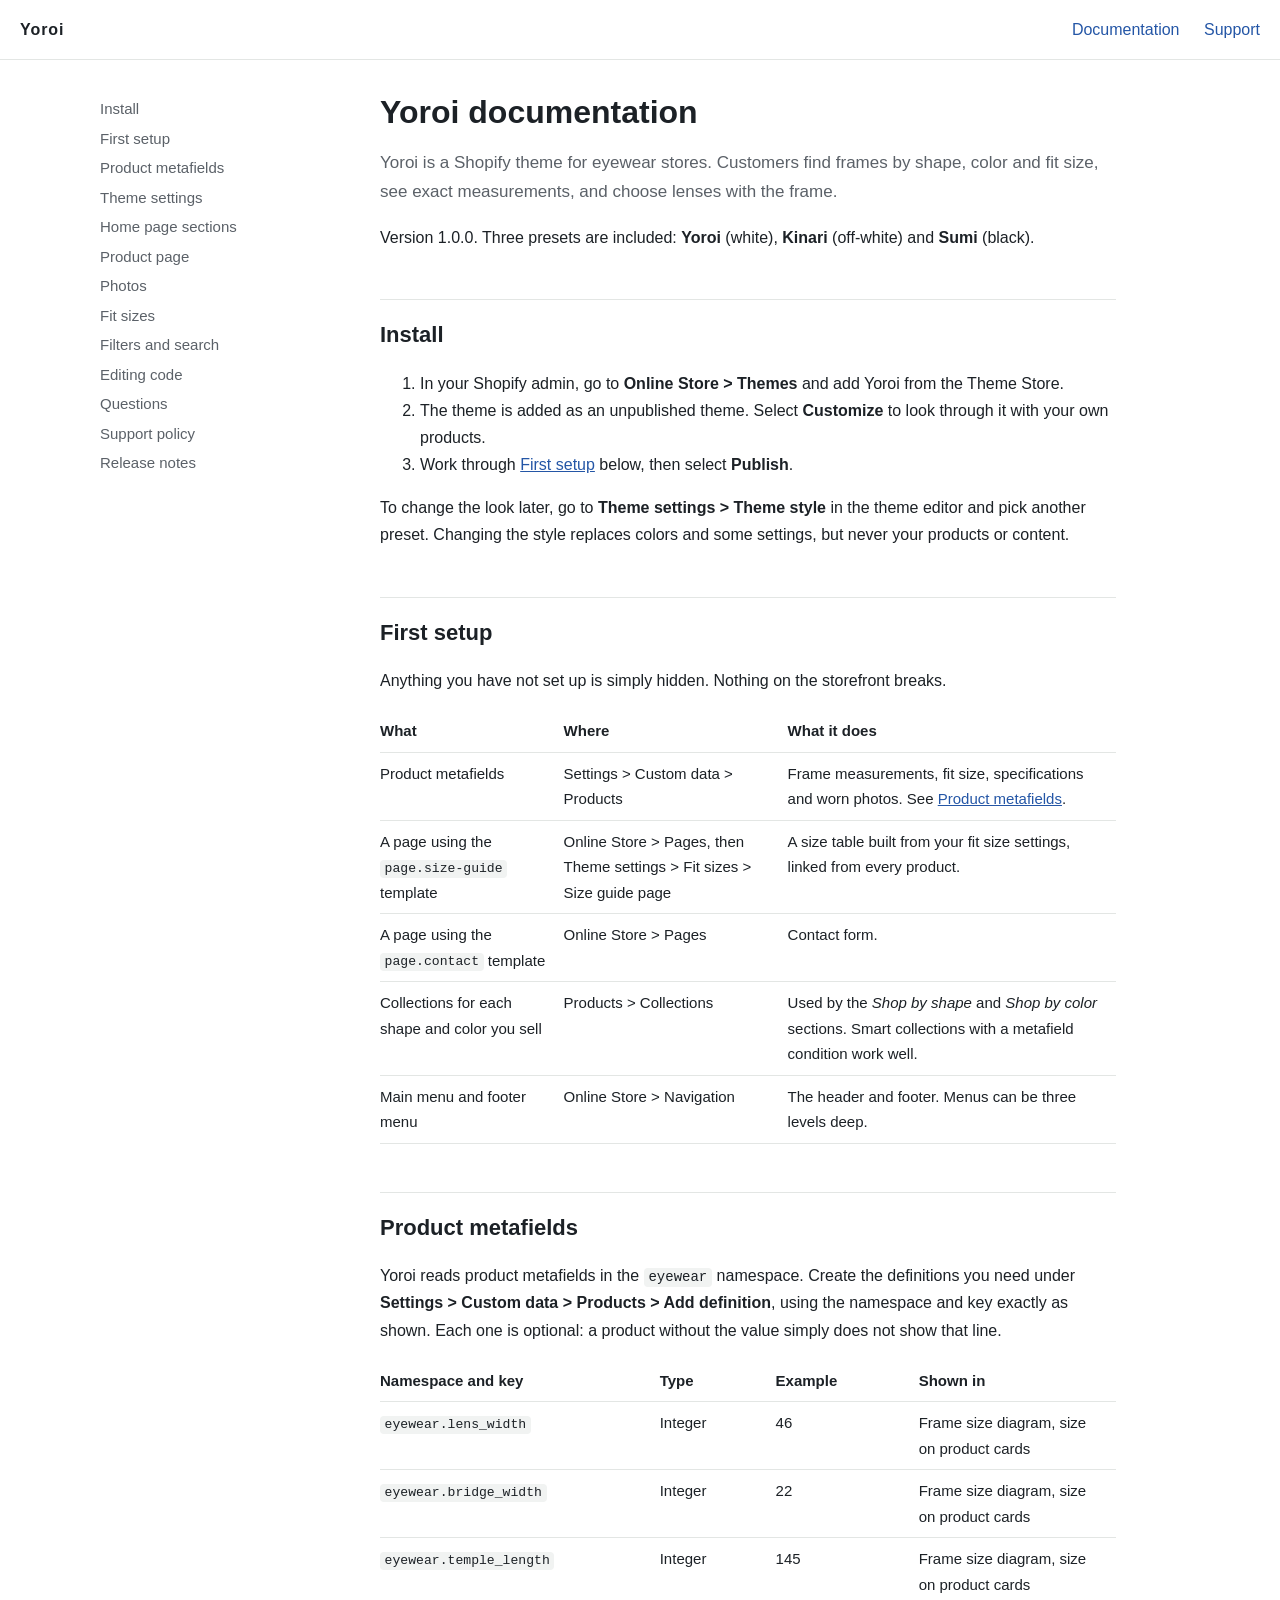
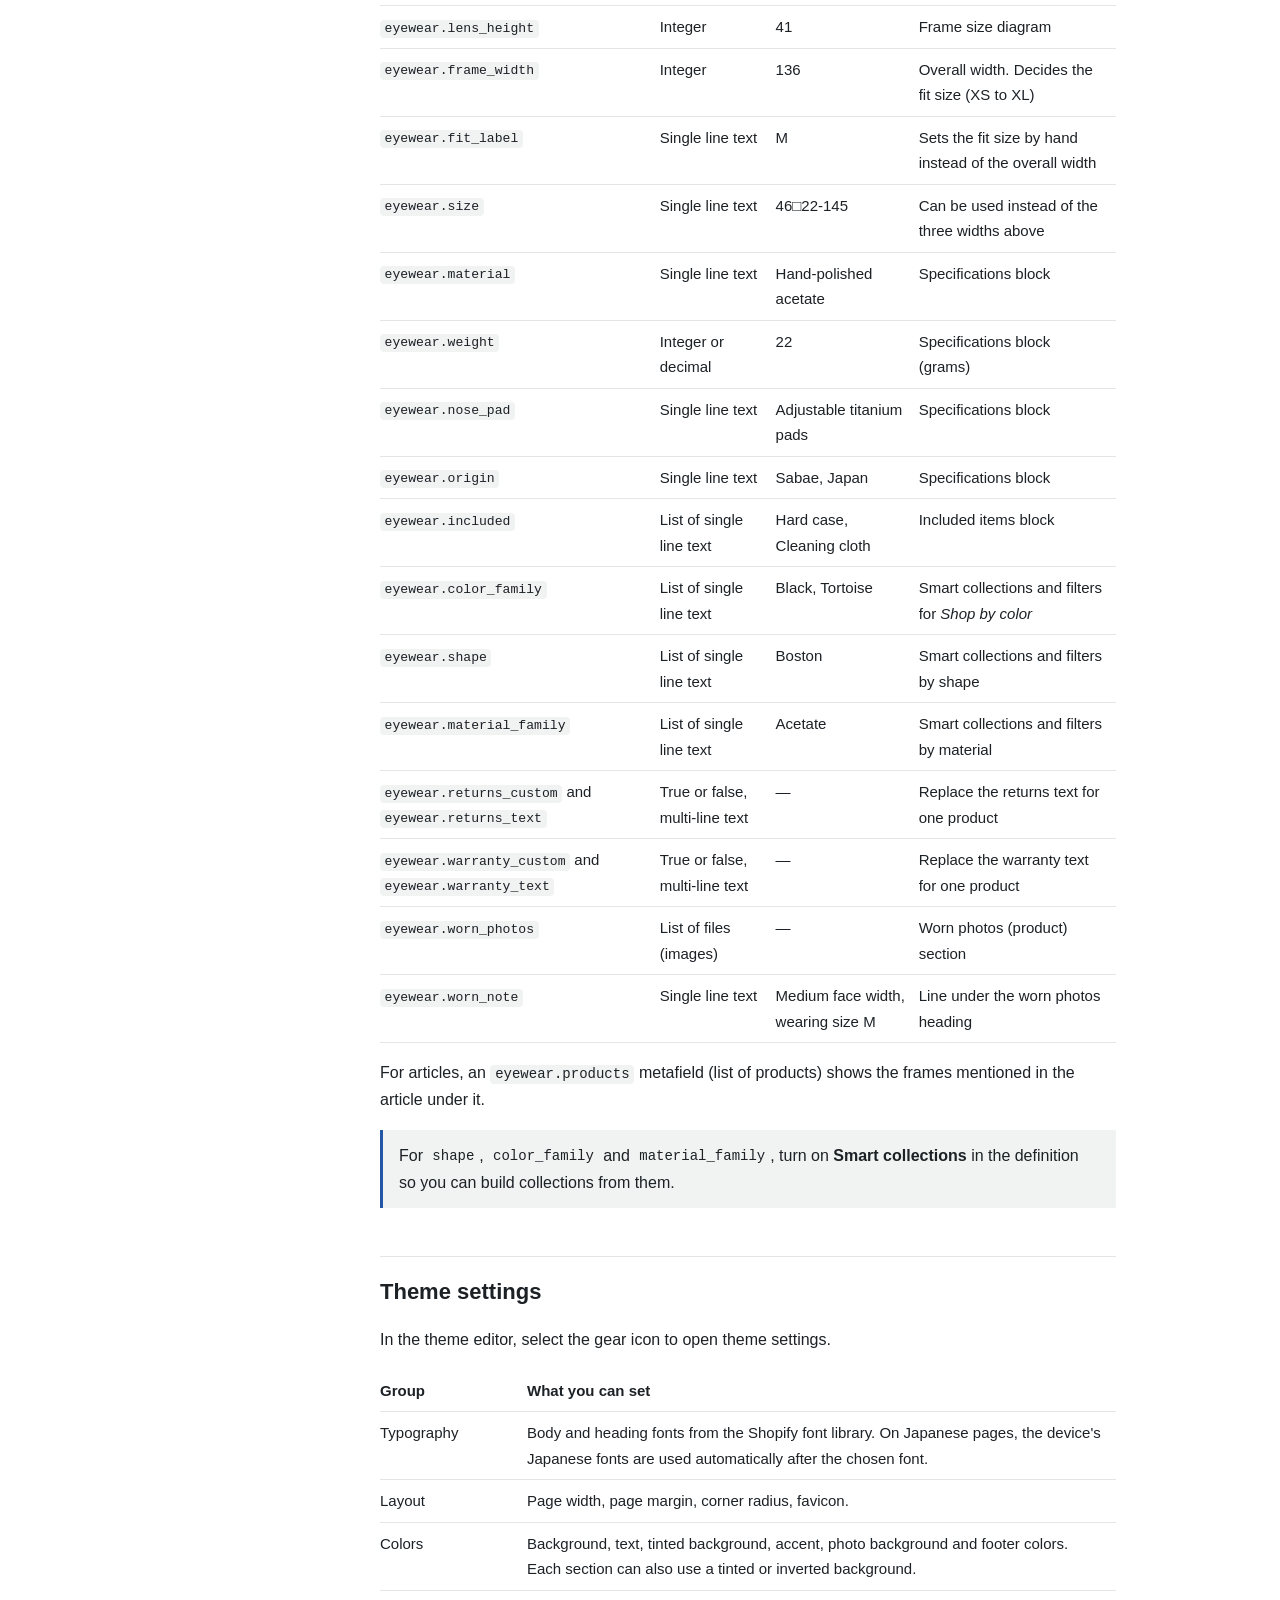
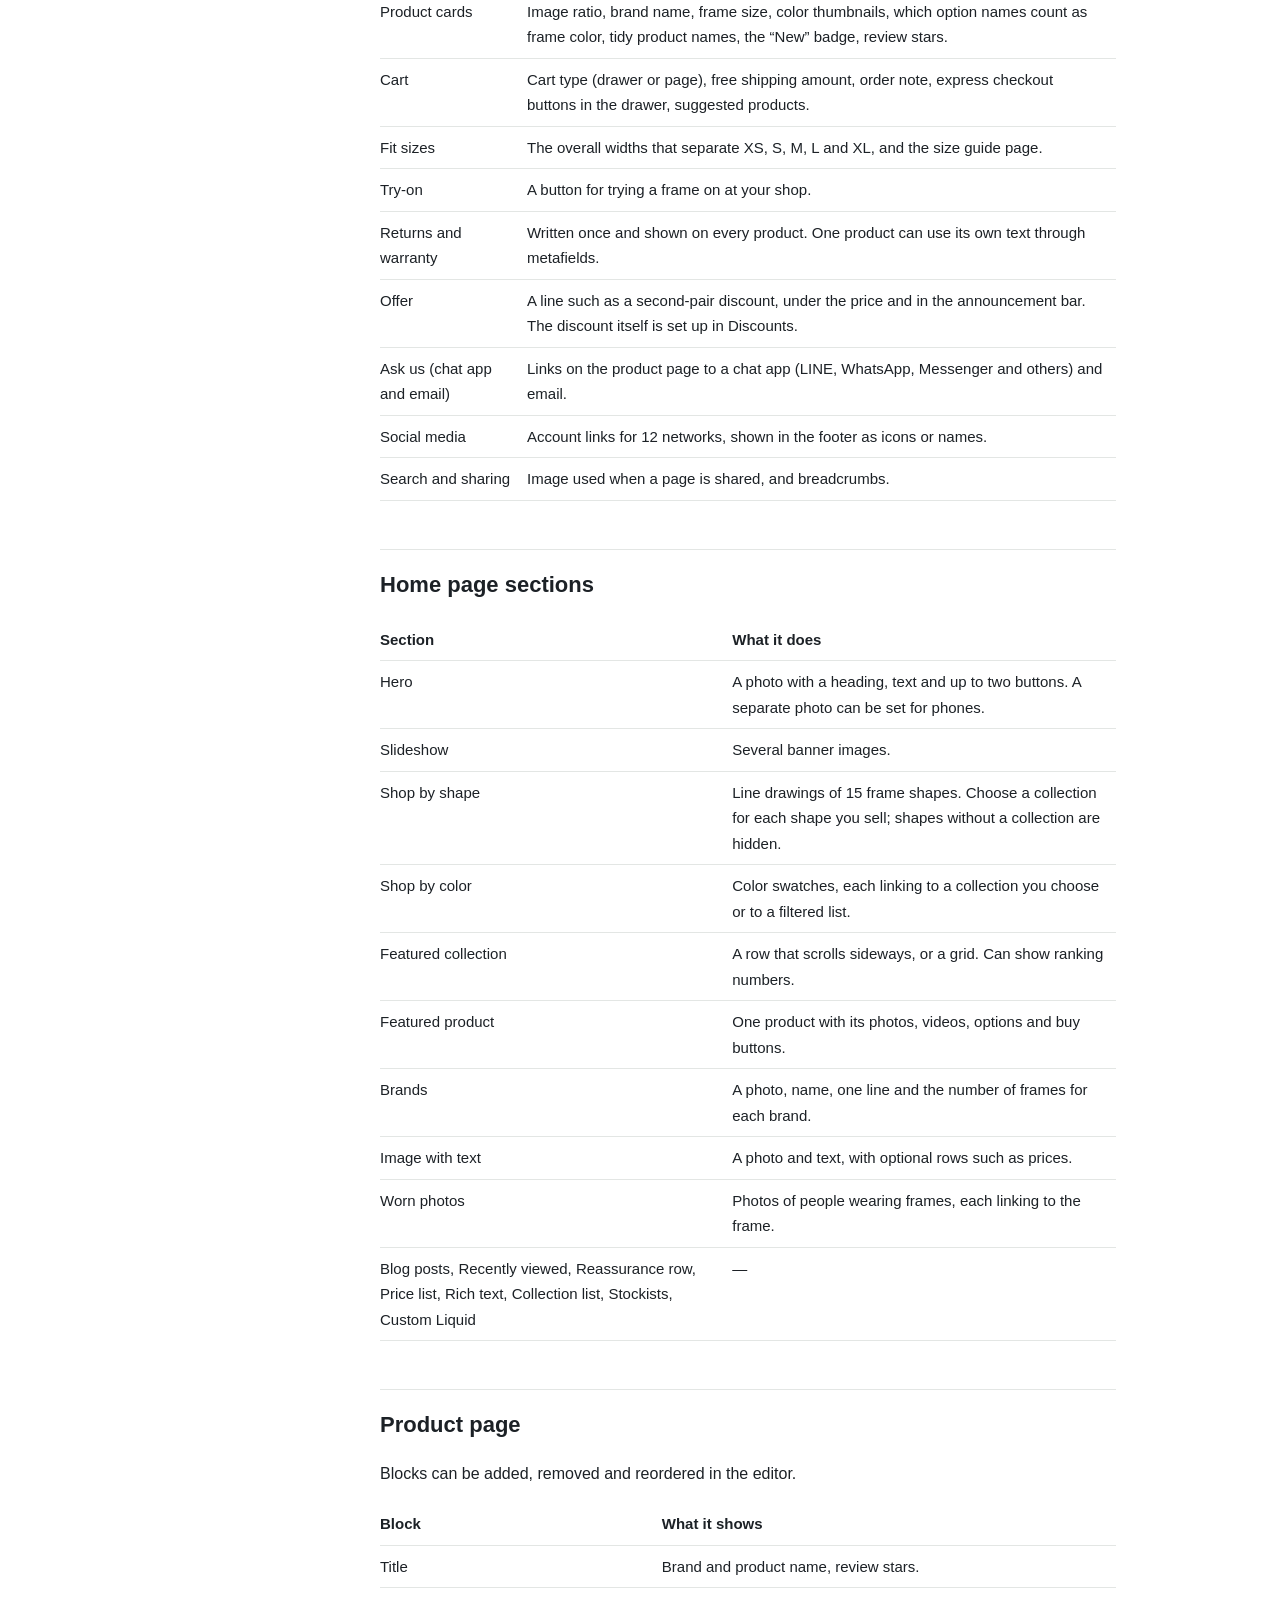
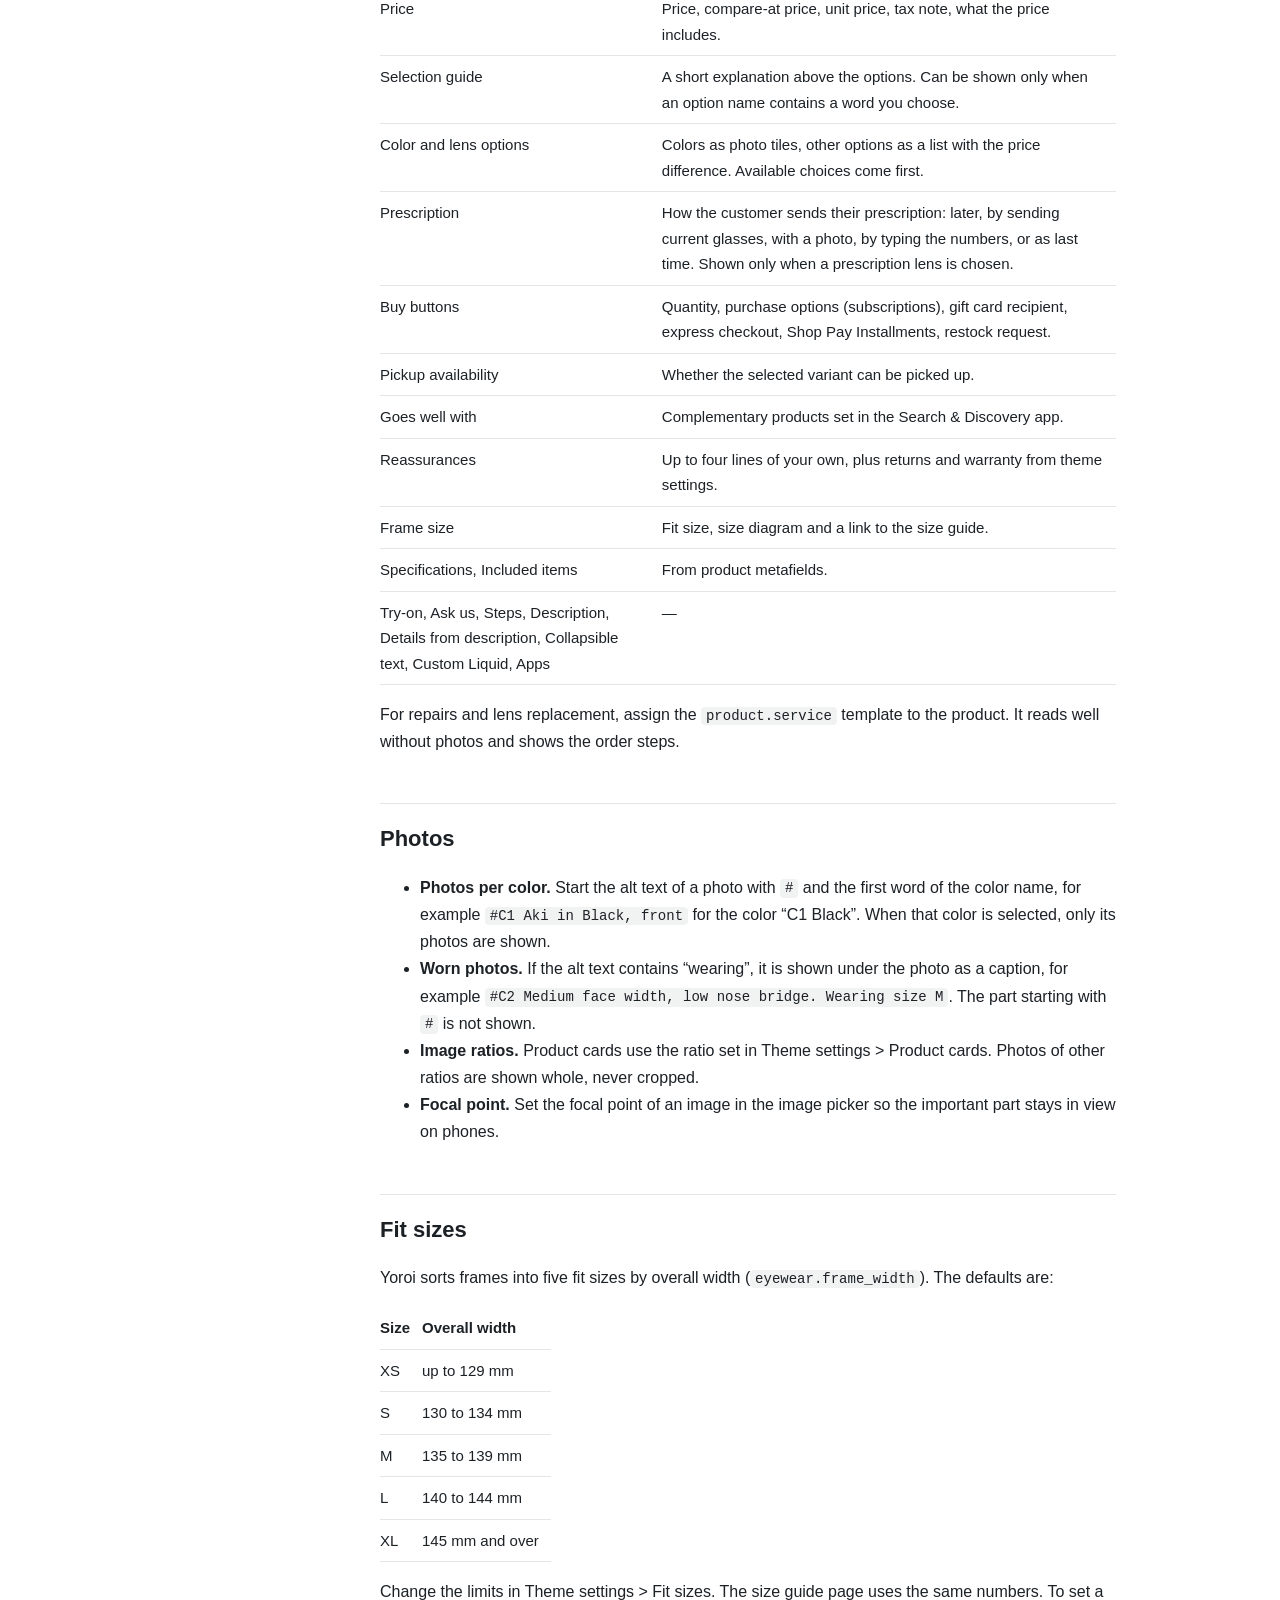
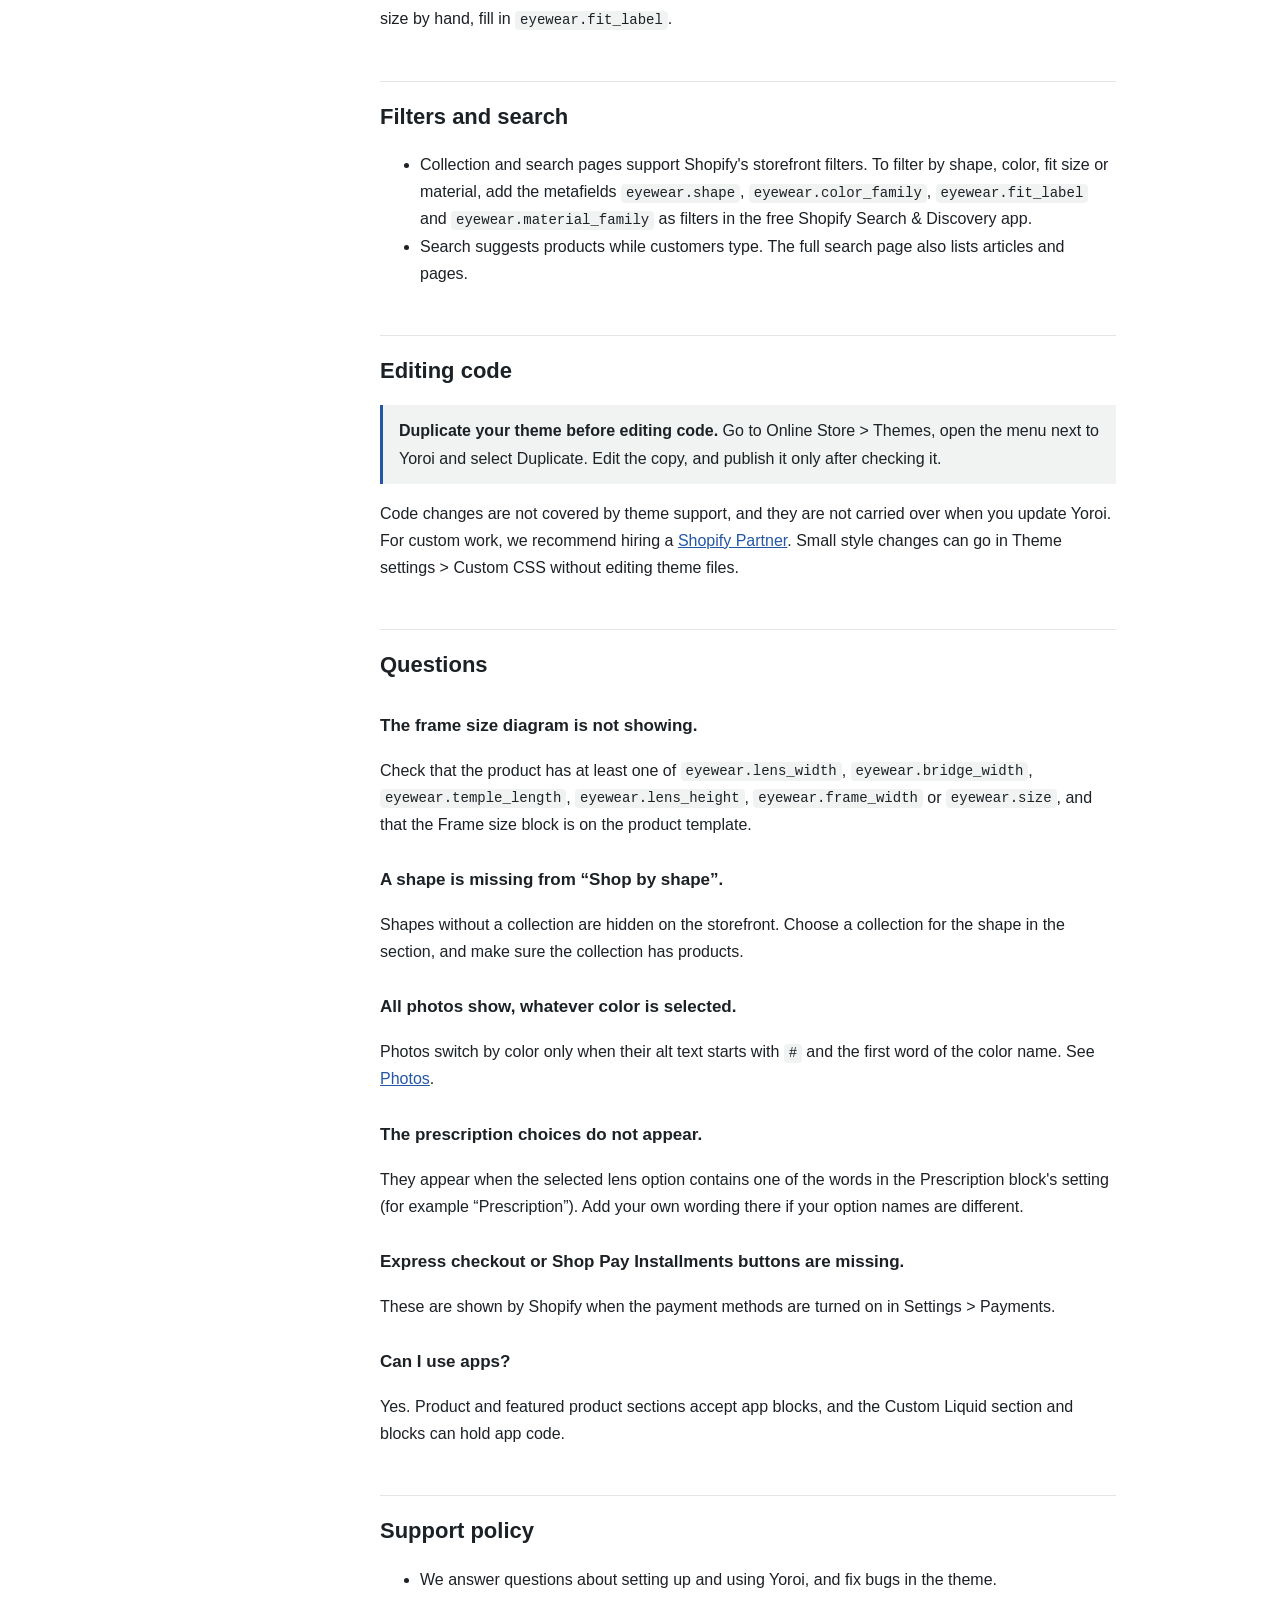
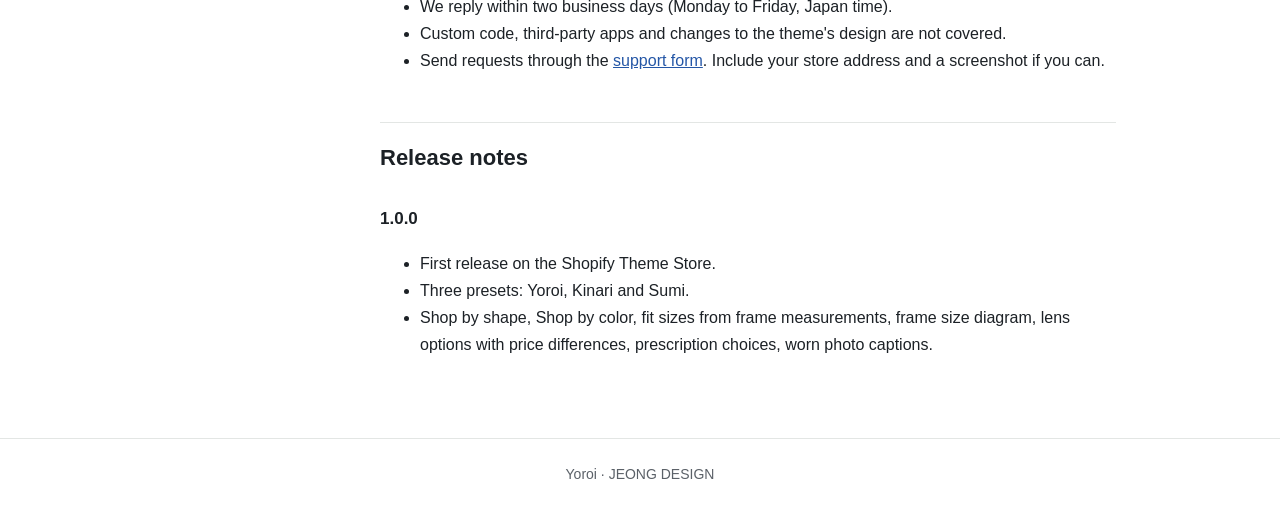
==== index.html @ b646e685 "Yoroi documentation and support page (1.0.0) Co-Authored-By: Claude Opus 5.5 <noreply@anthropic.com>" ====
<!doctype html>
<html lang="en">
<head>
  <meta charset="utf-8">
  <meta name="viewport" content="width=device-width, initial-scale=1">
  <title>Yoroi theme documentation</title>
  <meta name="description" content="How to set up and use Yoroi, a Shopify theme for eyewear stores.">
  <link rel="stylesheet" href="style.css">
</head>
<body>
  <a class="skip" href="#content">Skip to content</a>
  <header class="top">
    <a class="brand" href="./">Yoroi</a>
    <nav aria-label="Site">
      <a href="./" aria-current="page">Documentation</a>
      <a href="support.html">Support</a>
    </nav>
  </header>

  <div class="layout">
    <nav class="toc" aria-label="On this page">
      <ol>
        <li><a href="#install">Install</a></li>
        <li><a href="#first-setup">First setup</a></li>
        <li><a href="#metafields">Product metafields</a></li>
        <li><a href="#settings">Theme settings</a></li>
        <li><a href="#home">Home page sections</a></li>
        <li><a href="#product">Product page</a></li>
        <li><a href="#photos">Photos</a></li>
        <li><a href="#fit-sizes">Fit sizes</a></li>
        <li><a href="#filters">Filters and search</a></li>
        <li><a href="#code">Editing code</a></li>
        <li><a href="#faq">Questions</a></li>
        <li><a href="#support-policy">Support policy</a></li>
        <li><a href="#releases">Release notes</a></li>
      </ol>
    </nav>

    <main id="content">
      <h1>Yoroi documentation</h1>
      <p class="lead">Yoroi is a Shopify theme for eyewear stores. Customers find frames by shape, color and fit size, see exact measurements, and choose lenses with the frame.</p>
      <p>Version 1.0.0. Three presets are included: <strong>Yoroi</strong> (white), <strong>Kinari</strong> (off-white) and <strong>Sumi</strong> (black).</p>

      <h2 id="install">Install</h2>
      <ol>
        <li>In your Shopify admin, go to <strong>Online Store &gt; Themes</strong> and add Yoroi from the Theme Store.</li>
        <li>The theme is added as an unpublished theme. Select <strong>Customize</strong> to look through it with your own products.</li>
        <li>Work through <a href="#first-setup">First setup</a> below, then select <strong>Publish</strong>.</li>
      </ol>
      <p>To change the look later, go to <strong>Theme settings &gt; Theme style</strong> in the theme editor and pick another preset. Changing the style replaces colors and some settings, but never your products or content.</p>

      <h2 id="first-setup">First setup</h2>
      <p>Anything you have not set up is simply hidden. Nothing on the storefront breaks.</p>
      <table>
        <thead><tr><th scope="col">What</th><th scope="col">Where</th><th scope="col">What it does</th></tr></thead>
        <tbody>
          <tr><td>Product metafields</td><td>Settings &gt; Custom data &gt; Products</td><td>Frame measurements, fit size, specifications and worn photos. See <a href="#metafields">Product metafields</a>.</td></tr>
          <tr><td>A page using the <code>page.size-guide</code> template</td><td>Online Store &gt; Pages, then Theme settings &gt; Fit sizes &gt; Size guide page</td><td>A size table built from your fit size settings, linked from every product.</td></tr>
          <tr><td>A page using the <code>page.contact</code> template</td><td>Online Store &gt; Pages</td><td>Contact form.</td></tr>
          <tr><td>Collections for each shape and color you sell</td><td>Products &gt; Collections</td><td>Used by the <em>Shop by shape</em> and <em>Shop by color</em> sections. Smart collections with a metafield condition work well.</td></tr>
          <tr><td>Main menu and footer menu</td><td>Online Store &gt; Navigation</td><td>The header and footer. Menus can be three levels deep.</td></tr>
        </tbody>
      </table>

      <h2 id="metafields">Product metafields</h2>
      <p>Yoroi reads product metafields in the <code>eyewear</code> namespace. Create the definitions you need under <strong>Settings &gt; Custom data &gt; Products &gt; Add definition</strong>, using the namespace and key exactly as shown. Each one is optional: a product without the value simply does not show that line.</p>
      <table>
        <thead><tr><th scope="col">Namespace and key</th><th scope="col">Type</th><th scope="col">Example</th><th scope="col">Shown in</th></tr></thead>
        <tbody>
          <tr><td><code>eyewear.lens_width</code></td><td>Integer</td><td>46</td><td>Frame size diagram, size on product cards</td></tr>
          <tr><td><code>eyewear.bridge_width</code></td><td>Integer</td><td>22</td><td>Frame size diagram, size on product cards</td></tr>
          <tr><td><code>eyewear.temple_length</code></td><td>Integer</td><td>145</td><td>Frame size diagram, size on product cards</td></tr>
          <tr><td><code>eyewear.lens_height</code></td><td>Integer</td><td>41</td><td>Frame size diagram</td></tr>
          <tr><td><code>eyewear.frame_width</code></td><td>Integer</td><td>136</td><td>Overall width. Decides the fit size (XS to XL)</td></tr>
          <tr><td><code>eyewear.fit_label</code></td><td>Single line text</td><td>M</td><td>Sets the fit size by hand instead of the overall width</td></tr>
          <tr><td><code>eyewear.size</code></td><td>Single line text</td><td>46□22-145</td><td>Can be used instead of the three widths above</td></tr>
          <tr><td><code>eyewear.material</code></td><td>Single line text</td><td>Hand-polished acetate</td><td>Specifications block</td></tr>
          <tr><td><code>eyewear.weight</code></td><td>Integer or decimal</td><td>22</td><td>Specifications block (grams)</td></tr>
          <tr><td><code>eyewear.nose_pad</code></td><td>Single line text</td><td>Adjustable titanium pads</td><td>Specifications block</td></tr>
          <tr><td><code>eyewear.origin</code></td><td>Single line text</td><td>Sabae, Japan</td><td>Specifications block</td></tr>
          <tr><td><code>eyewear.included</code></td><td>List of single line text</td><td>Hard case, Cleaning cloth</td><td>Included items block</td></tr>
          <tr><td><code>eyewear.color_family</code></td><td>List of single line text</td><td>Black, Tortoise</td><td>Smart collections and filters for <em>Shop by color</em></td></tr>
          <tr><td><code>eyewear.shape</code></td><td>List of single line text</td><td>Boston</td><td>Smart collections and filters by shape</td></tr>
          <tr><td><code>eyewear.material_family</code></td><td>List of single line text</td><td>Acetate</td><td>Smart collections and filters by material</td></tr>
          <tr><td><code>eyewear.returns_custom</code> and <code>eyewear.returns_text</code></td><td>True or false, multi-line text</td><td>—</td><td>Replace the returns text for one product</td></tr>
          <tr><td><code>eyewear.warranty_custom</code> and <code>eyewear.warranty_text</code></td><td>True or false, multi-line text</td><td>—</td><td>Replace the warranty text for one product</td></tr>
          <tr><td><code>eyewear.worn_photos</code></td><td>List of files (images)</td><td>—</td><td>Worn photos (product) section</td></tr>
          <tr><td><code>eyewear.worn_note</code></td><td>Single line text</td><td>Medium face width, wearing size M</td><td>Line under the worn photos heading</td></tr>
        </tbody>
      </table>
      <p>For articles, an <code>eyewear.products</code> metafield (list of products) shows the frames mentioned in the article under it.</p>
      <div class="note">For <code>shape</code>, <code>color_family</code> and <code>material_family</code>, turn on <strong>Smart collections</strong> in the definition so you can build collections from them.</div>

      <h2 id="settings">Theme settings</h2>
      <p>In the theme editor, select the gear icon to open theme settings.</p>
      <table>
        <thead><tr><th scope="col">Group</th><th scope="col">What you can set</th></tr></thead>
        <tbody>
          <tr><td>Typography</td><td>Body and heading fonts from the Shopify font library. On Japanese pages, the device's Japanese fonts are used automatically after the chosen font.</td></tr>
          <tr><td>Layout</td><td>Page width, page margin, corner radius, favicon.</td></tr>
          <tr><td>Colors</td><td>Background, text, tinted background, accent, photo background and footer colors. Each section can also use a tinted or inverted background.</td></tr>
          <tr><td>Product cards</td><td>Image ratio, brand name, frame size, color thumbnails, which option names count as frame color, tidy product names, the “New” badge, review stars.</td></tr>
          <tr><td>Cart</td><td>Cart type (drawer or page), free shipping amount, order note, express checkout buttons in the drawer, suggested products.</td></tr>
          <tr><td>Fit sizes</td><td>The overall widths that separate XS, S, M, L and XL, and the size guide page.</td></tr>
          <tr><td>Try-on</td><td>A button for trying a frame on at your shop.</td></tr>
          <tr><td>Returns and warranty</td><td>Written once and shown on every product. One product can use its own text through metafields.</td></tr>
          <tr><td>Offer</td><td>A line such as a second-pair discount, under the price and in the announcement bar. The discount itself is set up in Discounts.</td></tr>
          <tr><td>Ask us (chat app and email)</td><td>Links on the product page to a chat app (LINE, WhatsApp, Messenger and others) and email.</td></tr>
          <tr><td>Social media</td><td>Account links for 12 networks, shown in the footer as icons or names.</td></tr>
          <tr><td>Search and sharing</td><td>Image used when a page is shared, and breadcrumbs.</td></tr>
        </tbody>
      </table>

      <h2 id="home">Home page sections</h2>
      <table>
        <thead><tr><th scope="col">Section</th><th scope="col">What it does</th></tr></thead>
        <tbody>
          <tr><td>Hero</td><td>A photo with a heading, text and up to two buttons. A separate photo can be set for phones.</td></tr>
          <tr><td>Slideshow</td><td>Several banner images.</td></tr>
          <tr><td>Shop by shape</td><td>Line drawings of 15 frame shapes. Choose a collection for each shape you sell; shapes without a collection are hidden.</td></tr>
          <tr><td>Shop by color</td><td>Color swatches, each linking to a collection you choose or to a filtered list.</td></tr>
          <tr><td>Featured collection</td><td>A row that scrolls sideways, or a grid. Can show ranking numbers.</td></tr>
          <tr><td>Featured product</td><td>One product with its photos, videos, options and buy buttons.</td></tr>
          <tr><td>Brands</td><td>A photo, name, one line and the number of frames for each brand.</td></tr>
          <tr><td>Image with text</td><td>A photo and text, with optional rows such as prices.</td></tr>
          <tr><td>Worn photos</td><td>Photos of people wearing frames, each linking to the frame.</td></tr>
          <tr><td>Blog posts, Recently viewed, Reassurance row, Price list, Rich text, Collection list, Stockists, Custom Liquid</td><td>—</td></tr>
        </tbody>
      </table>

      <h2 id="product">Product page</h2>
      <p>Blocks can be added, removed and reordered in the editor.</p>
      <table>
        <thead><tr><th scope="col">Block</th><th scope="col">What it shows</th></tr></thead>
        <tbody>
          <tr><td>Title</td><td>Brand and product name, review stars.</td></tr>
          <tr><td>Price</td><td>Price, compare-at price, unit price, tax note, what the price includes.</td></tr>
          <tr><td>Selection guide</td><td>A short explanation above the options. Can be shown only when an option name contains a word you choose.</td></tr>
          <tr><td>Color and lens options</td><td>Colors as photo tiles, other options as a list with the price difference. Available choices come first.</td></tr>
          <tr><td>Prescription</td><td>How the customer sends their prescription: later, by sending current glasses, with a photo, by typing the numbers, or as last time. Shown only when a prescription lens is chosen.</td></tr>
          <tr><td>Buy buttons</td><td>Quantity, purchase options (subscriptions), gift card recipient, express checkout, Shop Pay Installments, restock request.</td></tr>
          <tr><td>Pickup availability</td><td>Whether the selected variant can be picked up.</td></tr>
          <tr><td>Goes well with</td><td>Complementary products set in the Search &amp; Discovery app.</td></tr>
          <tr><td>Reassurances</td><td>Up to four lines of your own, plus returns and warranty from theme settings.</td></tr>
          <tr><td>Frame size</td><td>Fit size, size diagram and a link to the size guide.</td></tr>
          <tr><td>Specifications, Included items</td><td>From product metafields.</td></tr>
          <tr><td>Try-on, Ask us, Steps, Description, Details from description, Collapsible text, Custom Liquid, Apps</td><td>—</td></tr>
        </tbody>
      </table>
      <p>For repairs and lens replacement, assign the <code>product.service</code> template to the product. It reads well without photos and shows the order steps.</p>

      <h2 id="photos">Photos</h2>
      <ul>
        <li><strong>Photos per color.</strong> Start the alt text of a photo with <code>#</code> and the first word of the color name, for example <code>#C1 Aki in Black, front</code> for the color “C1 Black”. When that color is selected, only its photos are shown.</li>
        <li><strong>Worn photos.</strong> If the alt text contains “wearing”, it is shown under the photo as a caption, for example <code>#C2 Medium face width, low nose bridge. Wearing size M</code>. The part starting with <code>#</code> is not shown.</li>
        <li><strong>Image ratios.</strong> Product cards use the ratio set in Theme settings &gt; Product cards. Photos of other ratios are shown whole, never cropped.</li>
        <li><strong>Focal point.</strong> Set the focal point of an image in the image picker so the important part stays in view on phones.</li>
      </ul>

      <h2 id="fit-sizes">Fit sizes</h2>
      <p>Yoroi sorts frames into five fit sizes by overall width (<code>eyewear.frame_width</code>). The defaults are:</p>
      <table>
        <thead><tr><th scope="col">Size</th><th scope="col">Overall width</th></tr></thead>
        <tbody>
          <tr><td>XS</td><td>up to 129 mm</td></tr><tr><td>S</td><td>130 to 134 mm</td></tr><tr><td>M</td><td>135 to 139 mm</td></tr><tr><td>L</td><td>140 to 144 mm</td></tr><tr><td>XL</td><td>145 mm and over</td></tr>
        </tbody>
      </table>
      <p>Change the limits in Theme settings &gt; Fit sizes. The size guide page uses the same numbers. To set a size by hand, fill in <code>eyewear.fit_label</code>.</p>

      <h2 id="filters">Filters and search</h2>
      <ul>
        <li>Collection and search pages support Shopify's storefront filters. To filter by shape, color, fit size or material, add the metafields <code>eyewear.shape</code>, <code>eyewear.color_family</code>, <code>eyewear.fit_label</code> and <code>eyewear.material_family</code> as filters in the free Shopify Search &amp; Discovery app.</li>
        <li>Search suggests products while customers type. The full search page also lists articles and pages.</li>
      </ul>

      <h2 id="code">Editing code</h2>
      <div class="note"><strong>Duplicate your theme before editing code.</strong> Go to Online Store &gt; Themes, open the menu next to Yoroi and select Duplicate. Edit the copy, and publish it only after checking it.</div>
      <p>Code changes are not covered by theme support, and they are not carried over when you update Yoroi. For custom work, we recommend hiring a <a href="https://www.shopify.com/partners/directory">Shopify Partner</a>. Small style changes can go in Theme settings &gt; Custom CSS without editing theme files.</p>

      <h2 id="faq">Questions</h2>
      <h3>The frame size diagram is not showing.</h3>
      <p>Check that the product has at least one of <code>eyewear.lens_width</code>, <code>eyewear.bridge_width</code>, <code>eyewear.temple_length</code>, <code>eyewear.lens_height</code>, <code>eyewear.frame_width</code> or <code>eyewear.size</code>, and that the Frame size block is on the product template.</p>
      <h3>A shape is missing from “Shop by shape”.</h3>
      <p>Shapes without a collection are hidden on the storefront. Choose a collection for the shape in the section, and make sure the collection has products.</p>
      <h3>All photos show, whatever color is selected.</h3>
      <p>Photos switch by color only when their alt text starts with <code>#</code> and the first word of the color name. See <a href="#photos">Photos</a>.</p>
      <h3>The prescription choices do not appear.</h3>
      <p>They appear when the selected lens option contains one of the words in the Prescription block's setting (for example “Prescription”). Add your own wording there if your option names are different.</p>
      <h3>Express checkout or Shop Pay Installments buttons are missing.</h3>
      <p>These are shown by Shopify when the payment methods are turned on in Settings &gt; Payments.</p>
      <h3>Can I use apps?</h3>
      <p>Yes. Product and featured product sections accept app blocks, and the Custom Liquid section and blocks can hold app code.</p>

      <h2 id="support-policy">Support policy</h2>
      <ul>
        <li>We answer questions about setting up and using Yoroi, and fix bugs in the theme.</li>
        <li>We reply within two business days (Monday to Friday, Japan time).</li>
        <li>Custom code, third-party apps and changes to the theme's design are not covered.</li>
        <li>Send requests through the <a href="support.html">support form</a>. Include your store address and a screenshot if you can.</li>
      </ul>

      <h2 id="releases">Release notes</h2>
      <h3>1.0.0</h3>
      <ul>
        <li>First release on the Shopify Theme Store.</li>
        <li>Three presets: Yoroi, Kinari and Sumi.</li>
        <li>Shop by shape, Shop by color, fit sizes from frame measurements, frame size diagram, lens options with price differences, prescription choices, worn photo captions.</li>
      </ul>
    </main>
  </div>

  <footer class="bottom">Yoroi · JEONG DESIGN</footer>
</body>
</html>
---- style.css ----
:root {
  --bg: #ffffff;
  --fg: #1c2126;
  --muted: #5b6168;
  --line: #e3e6e4;
  --tint: #f1f3f2;
  --accent: #2456a6;
  --max: 46rem;
}
@media (prefers-color-scheme: dark) {
  :root { --bg: #15181b; --fg: #ecedea; --muted: #a9adb1; --line: #2c3237; --tint: #1d2125; --accent: #9dbef2; }
}
* { box-sizing: border-box; }
html { scroll-padding-top: 1.5rem; }
body {
  margin: 0;
  background: var(--bg);
  color: var(--fg);
  font: 16px/1.7 -apple-system, BlinkMacSystemFont, "Segoe UI", Roboto, "Helvetica Neue", Arial, sans-serif;
}
a { color: var(--accent); }
a:focus-visible, button:focus-visible { outline: 2px solid var(--accent); outline-offset: 2px; }
.skip { position: absolute; left: -999px; }
.skip:focus { left: 1rem; top: 1rem; background: var(--bg); padding: .5rem 1rem; z-index: 2; }
header.top {
  display: flex; align-items: center; justify-content: space-between; gap: 1rem; flex-wrap: wrap;
  padding: 1rem 1.25rem; border-bottom: 1px solid var(--line);
}
header.top .brand { font-weight: 600; letter-spacing: .06em; text-decoration: none; color: var(--fg); }
header.top nav a { margin-left: 1.25rem; text-decoration: none; }
.layout { display: grid; grid-template-columns: 15rem minmax(0, 1fr); gap: 2.5rem; max-width: 70rem; margin: 0 auto; padding: 2rem 1.25rem 4rem; }
.toc { position: sticky; top: 1.5rem; align-self: start; font-size: .9375rem; }
.toc ol { list-style: none; margin: 0; padding: 0; }
.toc li { margin: .25rem 0; }
.toc a { color: var(--muted); text-decoration: none; }
.toc a:hover { color: var(--fg); }
main { max-width: var(--max); min-width: 0; }
h1 { font-size: 2rem; line-height: 1.25; margin: 0 0 .5rem; }
h2 { font-size: 1.375rem; margin: 3rem 0 .75rem; padding-top: 1rem; border-top: 1px solid var(--line); }
h3 { font-size: 1.0625rem; margin: 1.75rem 0 .5rem; }
.lead { color: var(--muted); font-size: 1.0625rem; }
table { width: 100%; border-collapse: collapse; margin: 1rem 0; font-size: .9375rem; display: block; overflow-x: auto; }
th, td { text-align: left; vertical-align: top; padding: .5rem .75rem .5rem 0; border-bottom: 1px solid var(--line); }
th { font-weight: 600; white-space: nowrap; }
code { font: .875em ui-monospace, SFMono-Regular, Menlo, monospace; background: var(--tint); padding: .1em .35em; border-radius: 4px; }
.note { background: var(--tint); border-left: 3px solid var(--accent); padding: .75rem 1rem; margin: 1rem 0; }
.button { display: inline-block; background: var(--fg); color: var(--bg); padding: .75rem 1.5rem; text-decoration: none; border-radius: 4px; font-weight: 600; }
footer.bottom { border-top: 1px solid var(--line); padding: 1.5rem 1.25rem; color: var(--muted); font-size: .875rem; text-align: center; }
@media (max-width: 52rem) {
  .layout { grid-template-columns: 1fr; gap: 1rem; }
  .toc { position: static; border-bottom: 1px solid var(--line); padding-bottom: 1rem; }
  .toc ol { columns: 2; }
}
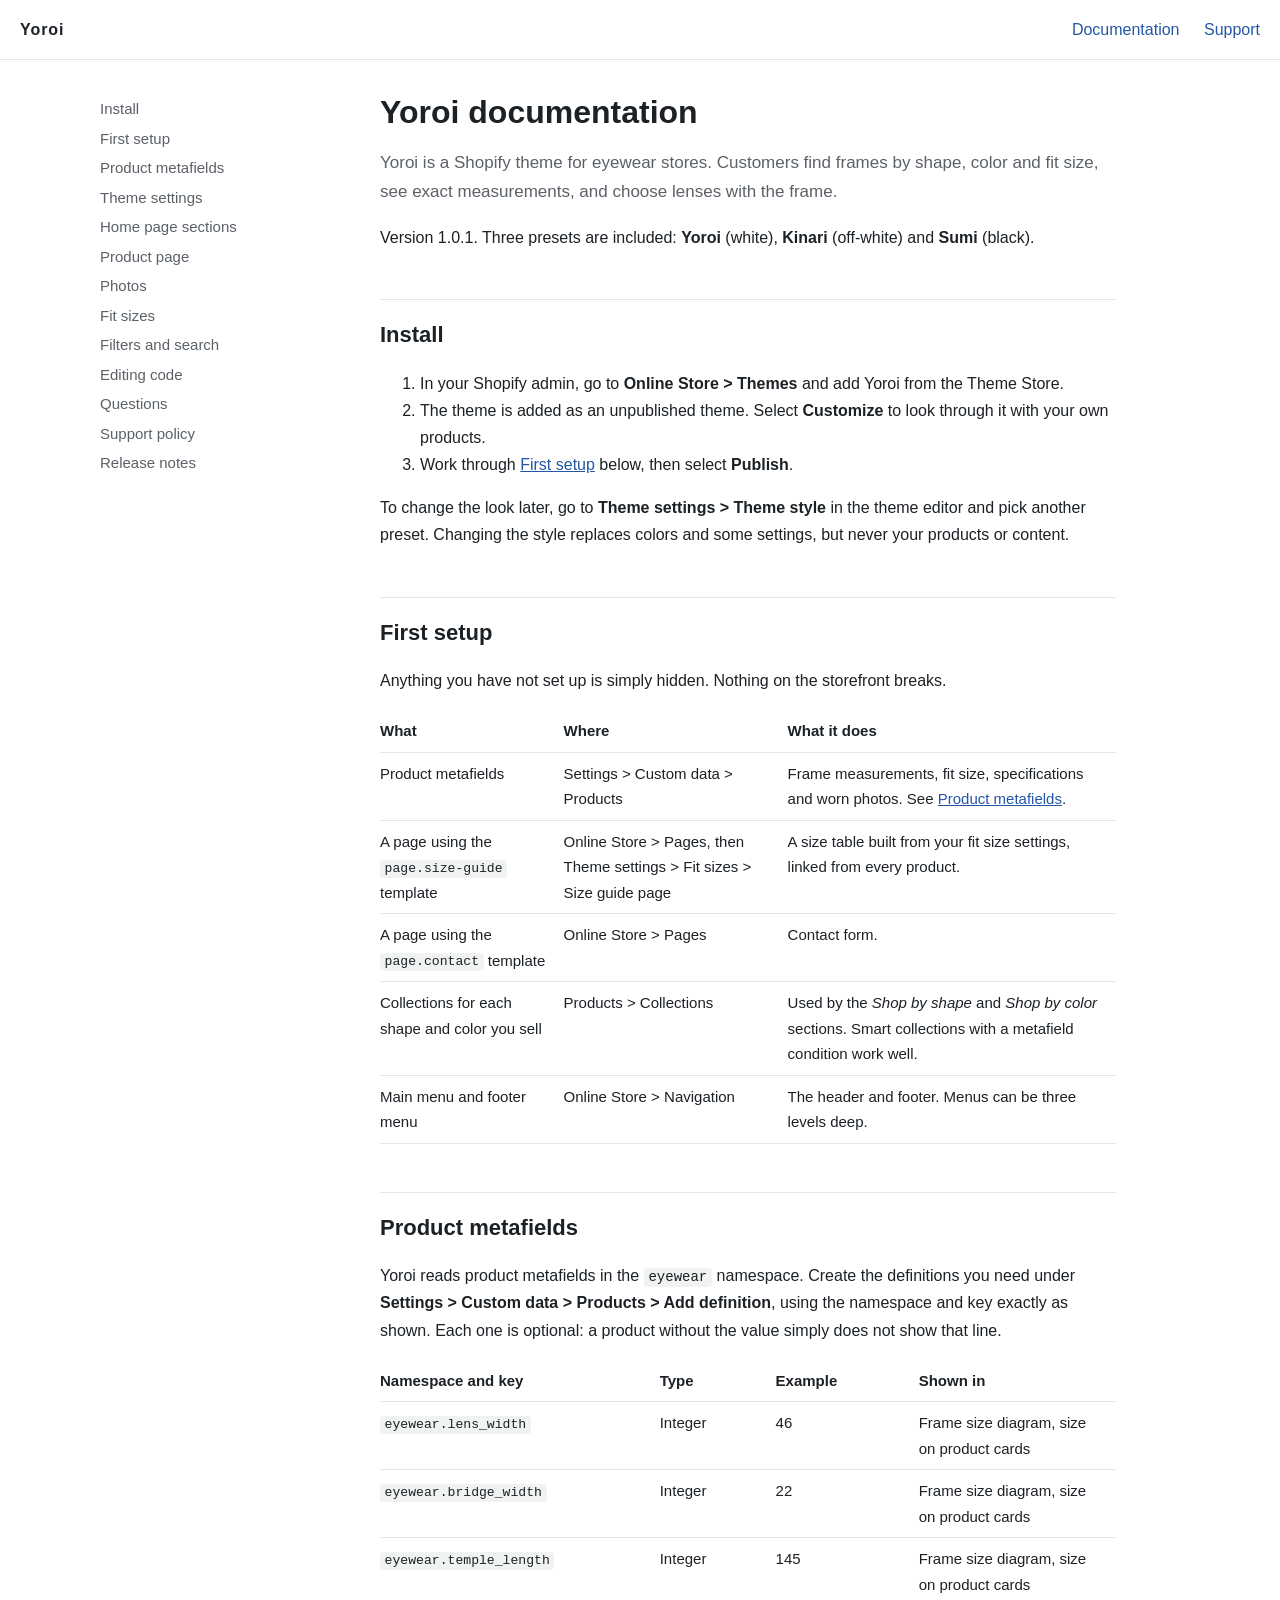
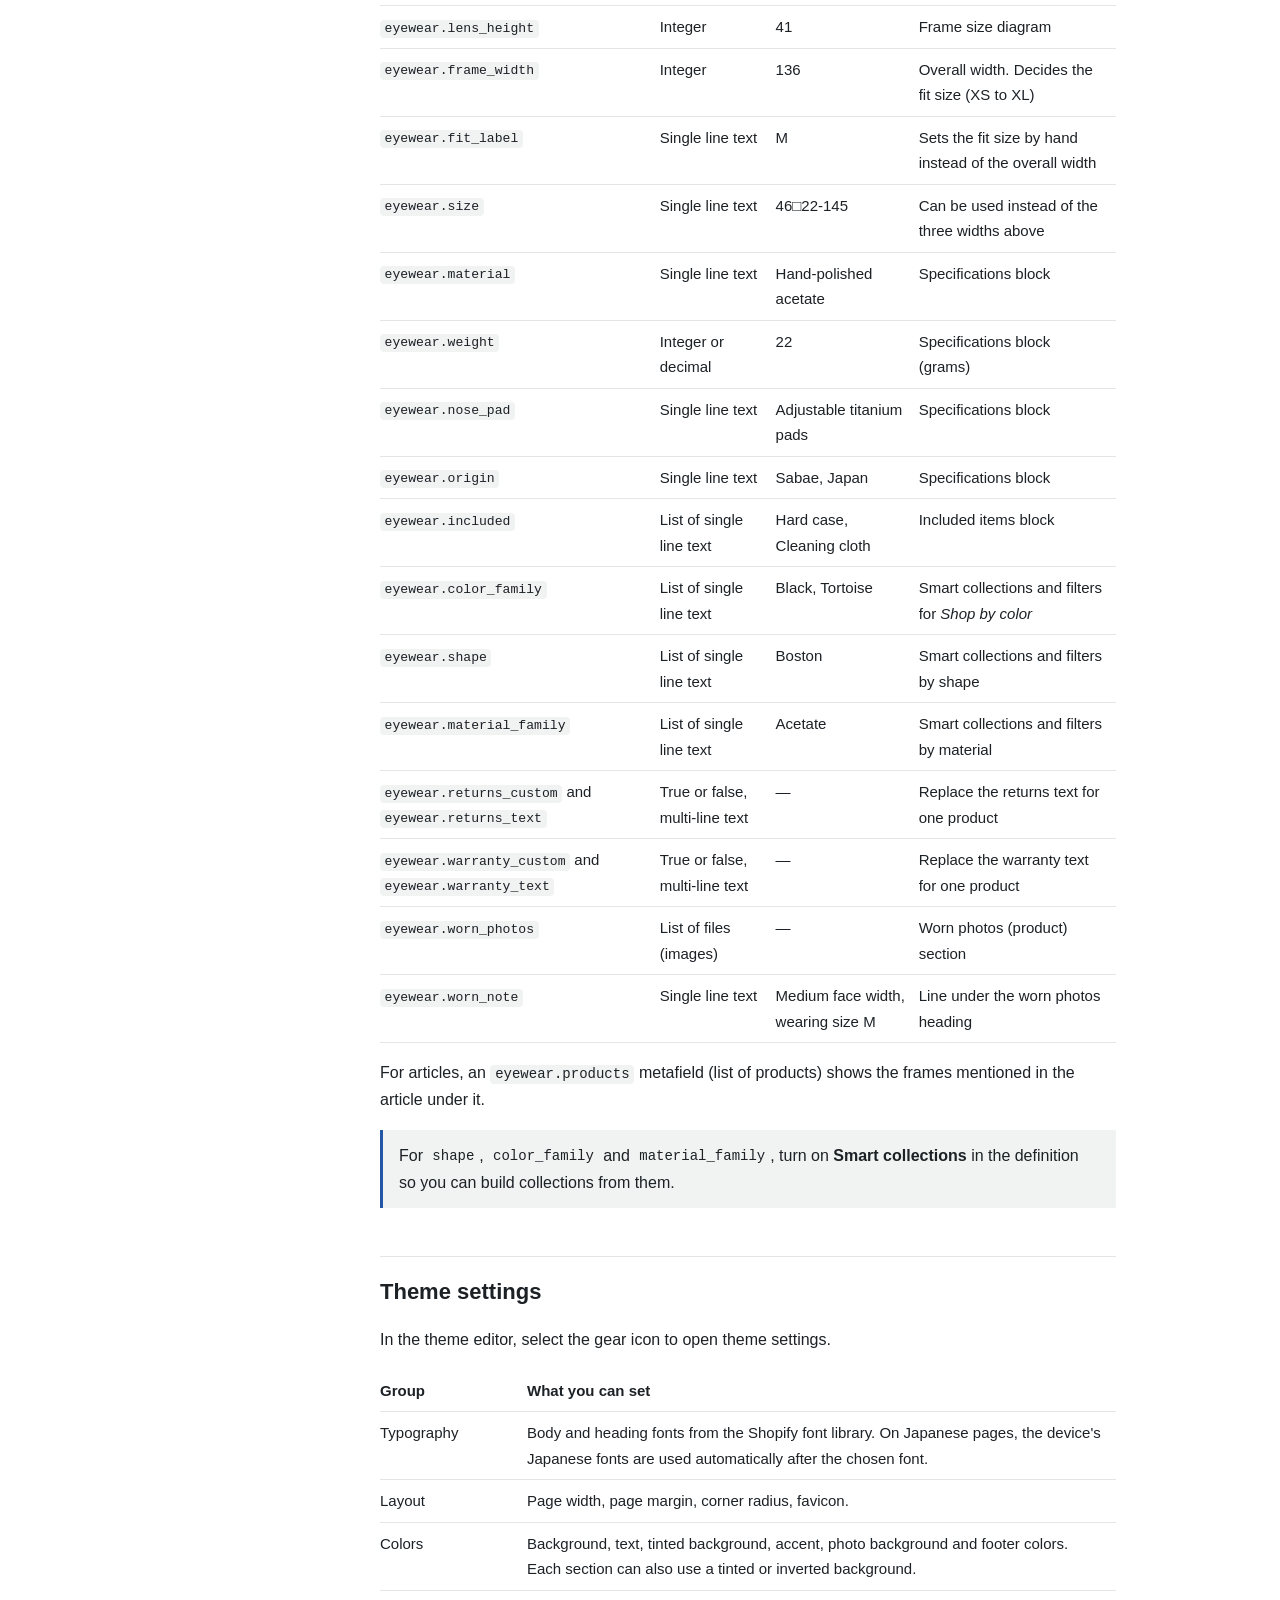
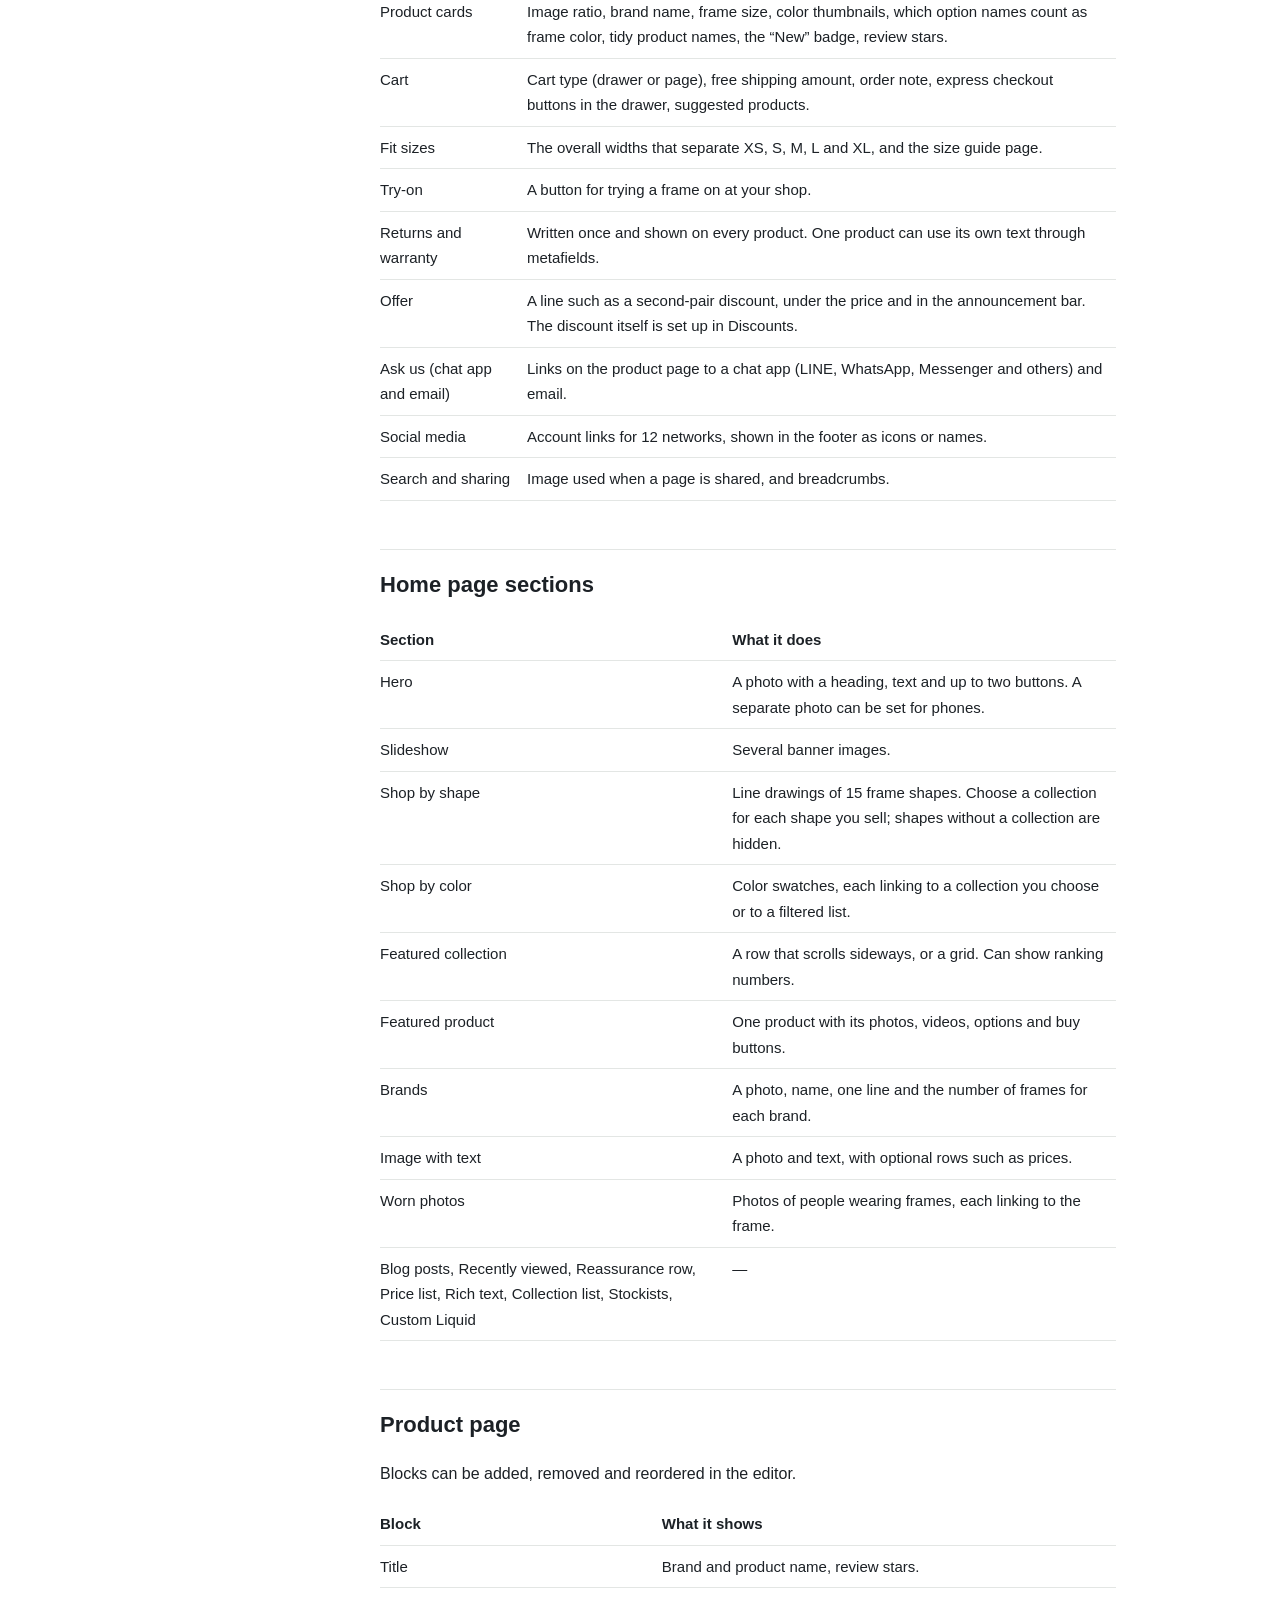
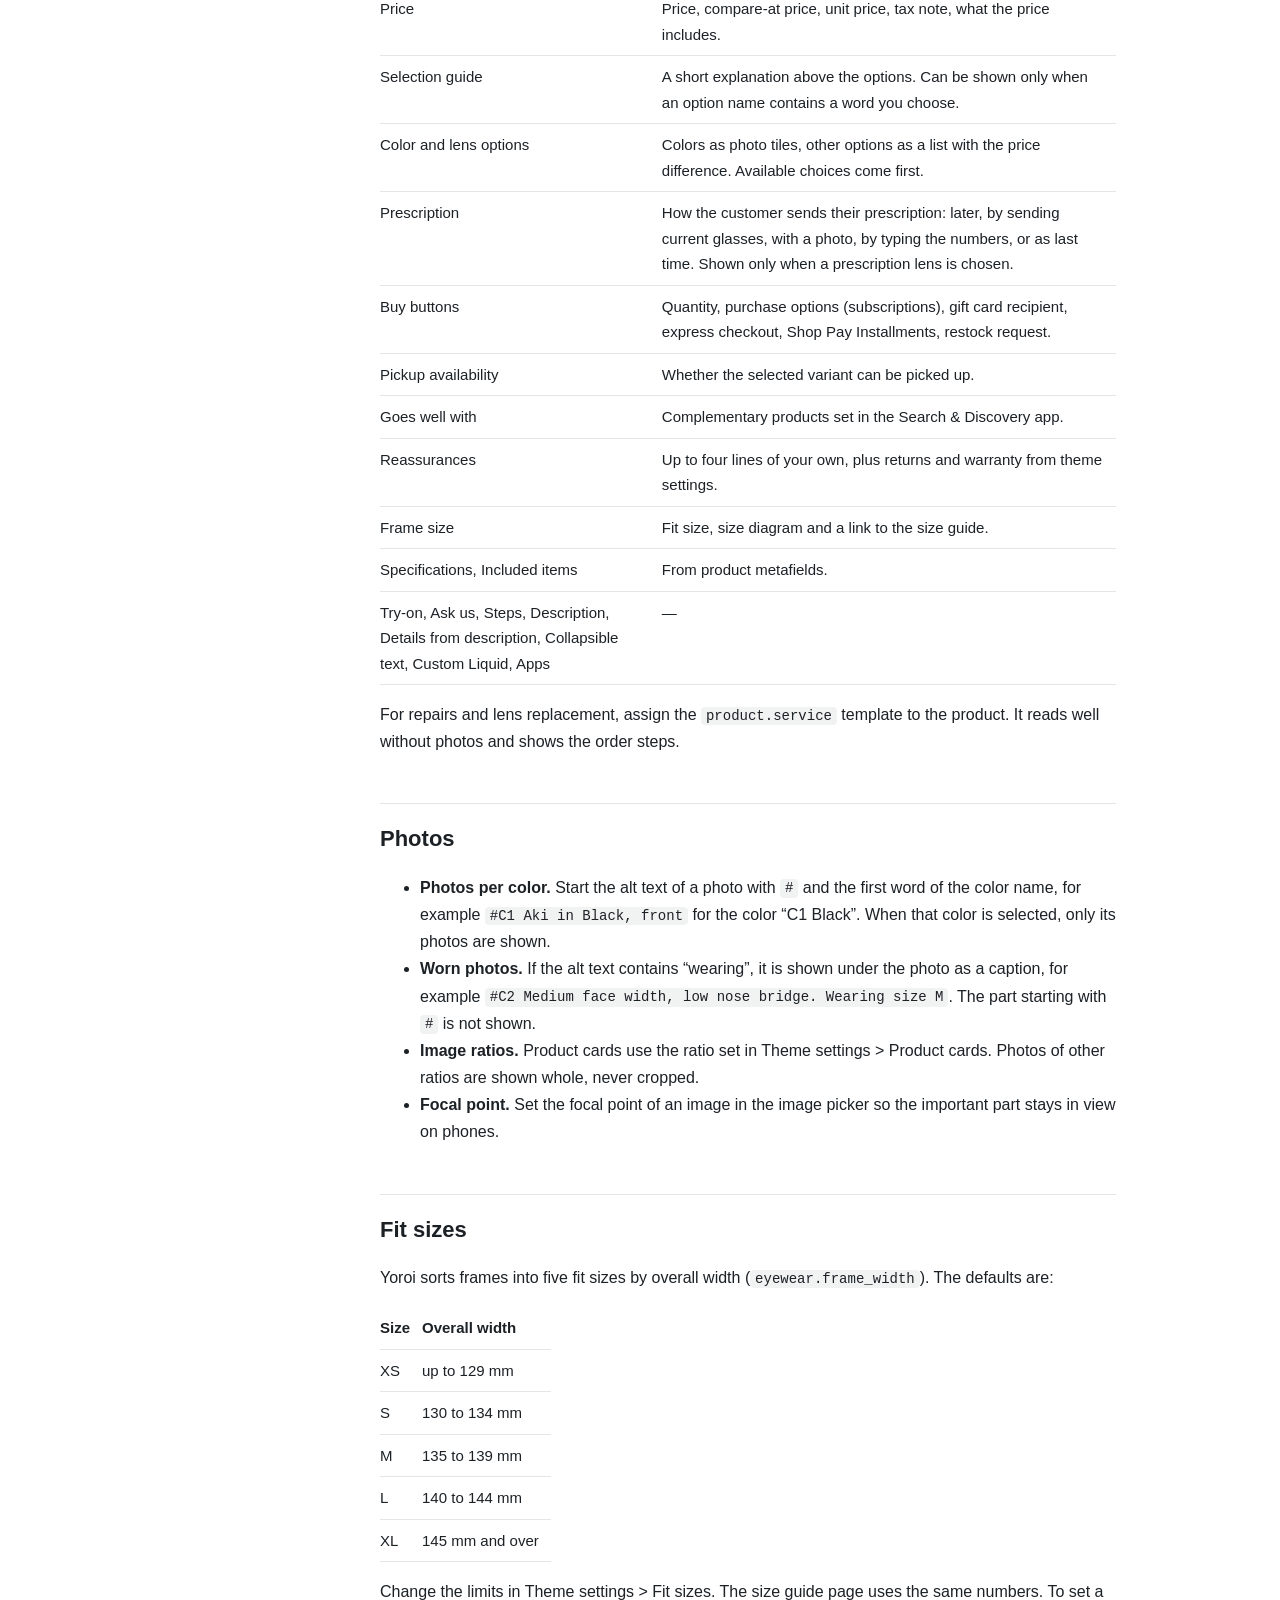
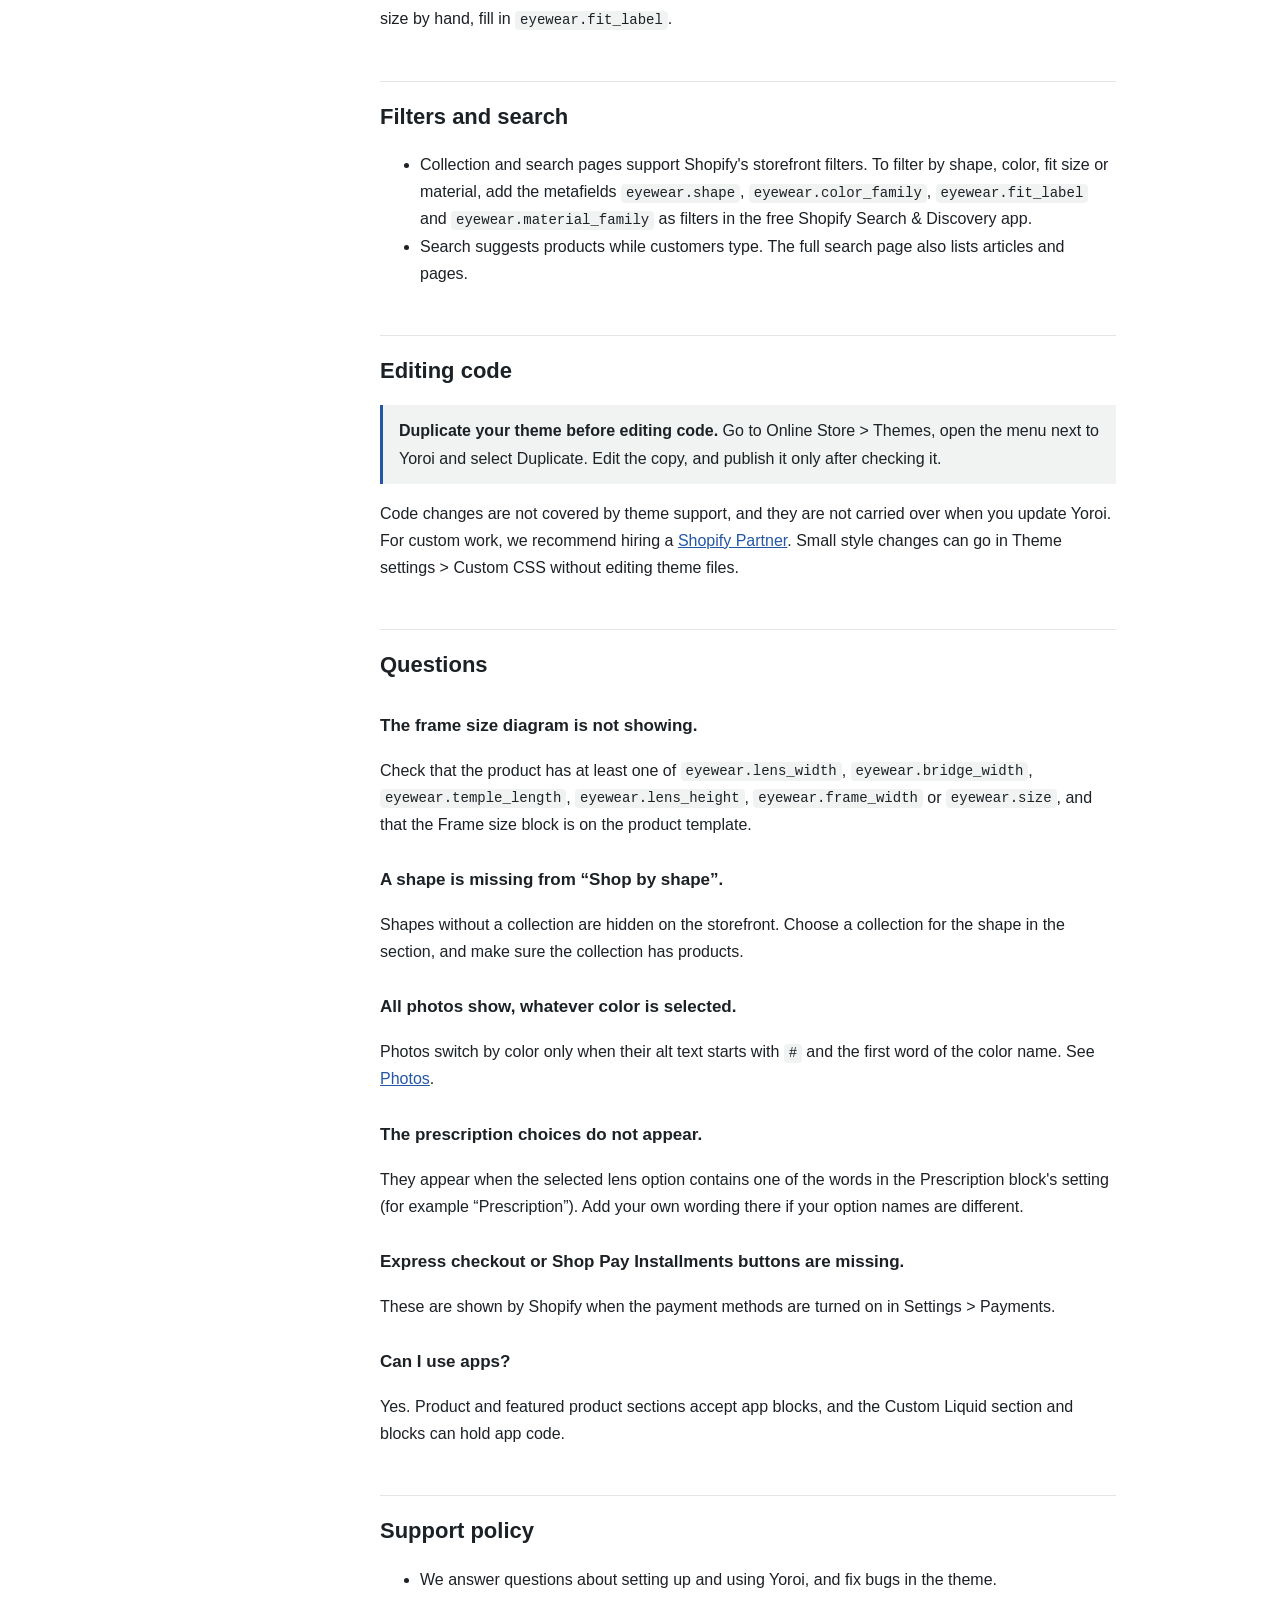
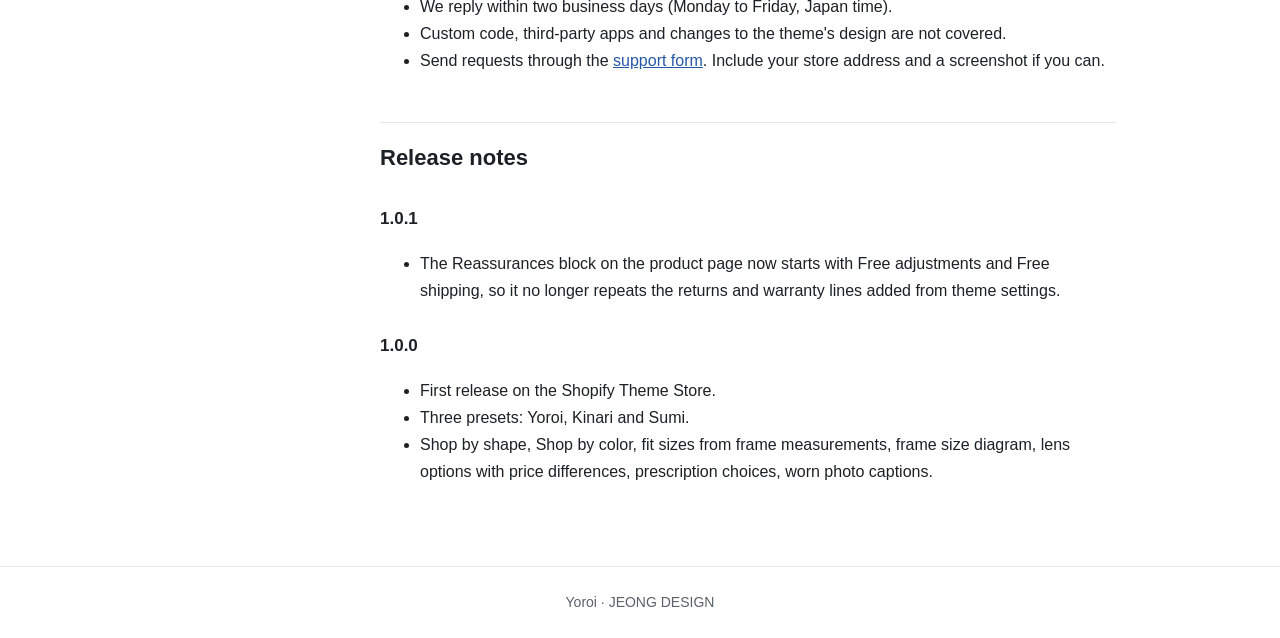
==== commit 79232340: "1.0.1 のリリースノートを追加 Co-Authored-By: Claude Opus 5.5 <noreply@anthropic.com>" ====
--- a/index.html
+++ b/index.html
@@ -39,7 +39,7 @@
     <main id="content">
       <h1>Yoroi documentation</h1>
       <p class="lead">Yoroi is a Shopify theme for eyewear stores. Customers find frames by shape, color and fit size, see exact measurements, and choose lenses with the frame.</p>
-      <p>Version 1.0.0. Three presets are included: <strong>Yoroi</strong> (white), <strong>Kinari</strong> (off-white) and <strong>Sumi</strong> (black).</p>
+      <p>Version 1.0.1. Three presets are included: <strong>Yoroi</strong> (white), <strong>Kinari</strong> (off-white) and <strong>Sumi</strong> (black).</p>
 
       <h2 id="install">Install</h2>
       <ol>
@@ -200,6 +200,10 @@
       </ul>
 
       <h2 id="releases">Release notes</h2>
+      <h3>1.0.1</h3>
+      <ul>
+        <li>The Reassurances block on the product page now starts with Free adjustments and Free shipping, so it no longer repeats the returns and warranty lines added from theme settings.</li>
+      </ul>
       <h3>1.0.0</h3>
       <ul>
         <li>First release on the Shopify Theme Store.</li>
